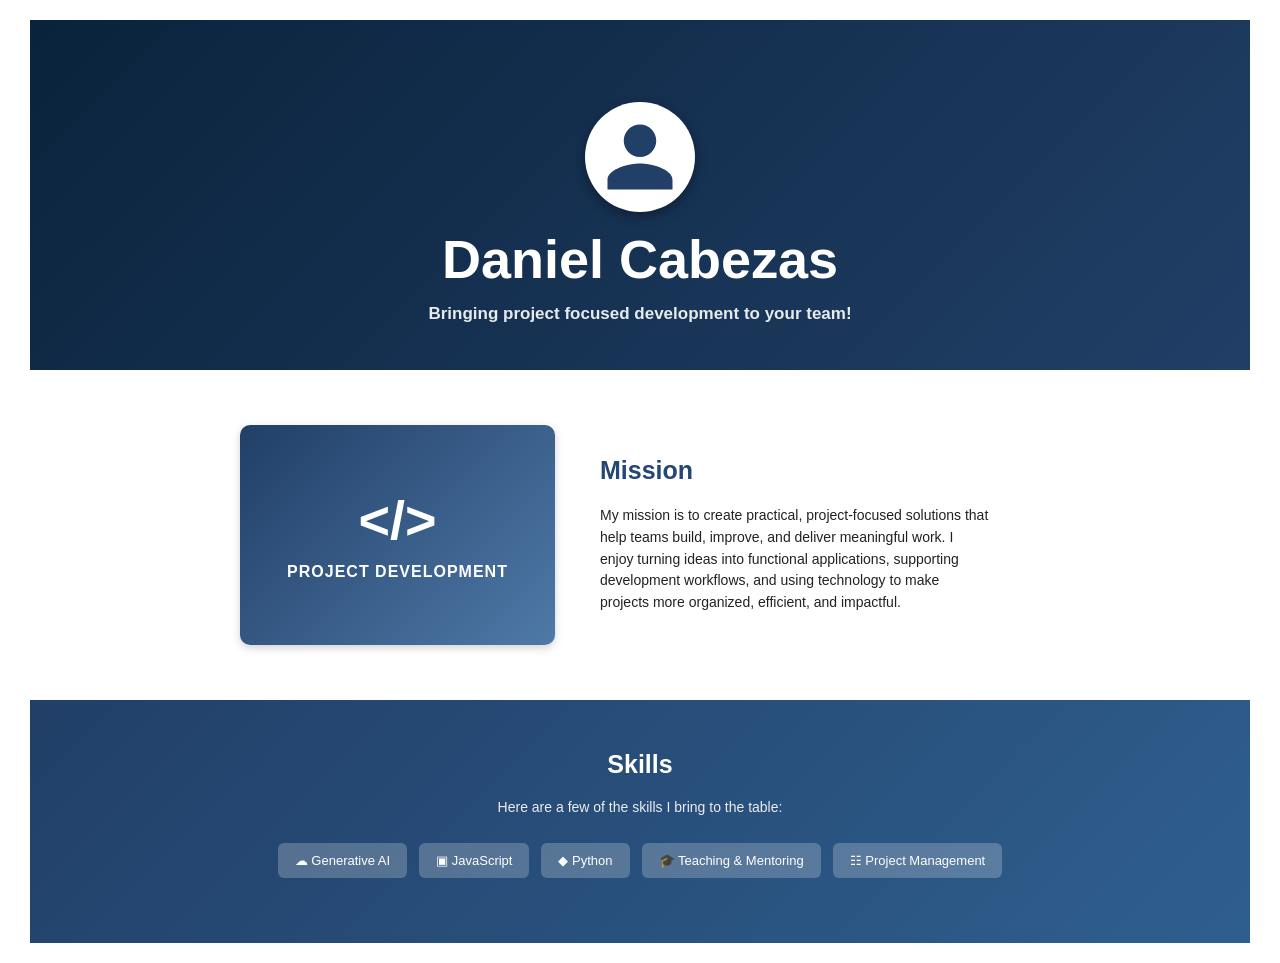
==== index.html @ 5823b5ac "Rename Portfolio.html to index.html" ====
<!DOCTYPE html>
<html lang="en">

<head>
  <meta charset="UTF-8" />
  <meta name="viewport" content="width=device-width, initial-scale=1.0" />
  <title>Daniel Cabezas Profile</title>

  <style>
    * {
      box-sizing: border-box;
      margin: 0;
      padding: 0;
    }

    body {
      font-family: Arial, Helvetica, sans-serif;
      background: white;
      color: #222;
    }

    .page {
      max-width: 1400px;
      margin: 20px auto;
      padding: 0 30px;
    }

    .hero {
      height: 350px;
      background: linear-gradient(135deg, #0a233c, #213f67, #4f79a8);
      background-size: 200% 200%;
      display: flex;
      align-items: center;
      justify-content: center;
      text-align: center;
      color: white;
    }

    .hero-content {
      margin-top: 35px;
    }

    .profile-img {
      width: 110px;
      height: 110px;
      border-radius: 50%;
      border: 4px solid rgba(255, 255, 255, 0.35);
      background: white;
      margin: 0 auto 20px;
      box-shadow: 0 4px 12px rgba(0, 0, 0, 0.35);
      display: flex;
      align-items: center;
      justify-content: center;
      overflow: hidden;
    }

    .profile-img svg {
      width: 78px;
      height: 78px;
      fill: #213f67;
    }

    .hero h1 {
      font-size: 54px;
      line-height: 1;
      margin-bottom: 18px;
      font-weight: 700;
    }

    .hero p {
      font-size: 17px;
      font-weight: bold;
      opacity: 0.9;
    }

    .mission {
      max-width: 800px;
      margin: 55px auto;
      display: flex;
      align-items: center;
      gap: 45px;
    }

    .mission-graphic {
      width: 315px;
      height: 220px;
      border-radius: 10px;
      background: linear-gradient(135deg, #213f67, #4f79a8);
      box-shadow: 0 3px 8px rgba(0, 0, 0, 0.18);
      display: flex;
      align-items: center;
      justify-content: center;
      color: white;
      flex-shrink: 0;
    }

    .mission-graphic-content {
      text-align: center;
    }

    .mission-graphic-icon {
      font-size: 54px;
      font-weight: bold;
      margin-bottom: 12px;
    }

    .mission-graphic-text {
      font-size: 16px;
      font-weight: bold;
      letter-spacing: 1px;
    }

    .mission-text {
      flex: 1;
    }

    .mission-text h2 {
      color: #254675;
      font-size: 25px;
      margin-bottom: 20px;
    }

    .mission-text p {
      font-size: 14px;
      line-height: 1.55;
      max-width: 390px;
    }

    .skills {
      background: linear-gradient(135deg, #213f67, #2f5f8f);
      color: white;
      text-align: center;
      padding: 50px 20px 65px;
    }

    .skills h2 {
      font-size: 25px;
      margin-bottom: 20px;
    }

    .skills p {
      font-size: 14px;
      margin-bottom: 28px;
      opacity: 0.9;
    }

    .skill-list {
      display: flex;
      justify-content: center;
      flex-wrap: wrap;
      gap: 12px;
    }

    .skill {
      background: rgba(255, 255, 255, 0.22);
      color: white;
      border: none;
      border-radius: 6px;
      padding: 10px 17px;
      font-size: 13px;
      cursor: default;
      transition: transform 0.2s ease, background 0.2s ease;
    }

    .skill:hover {
      transform: translateY(-3px);
      background: rgba(255, 255, 255, 0.32);
    }

    @media (max-width: 800px) {
      .hero {
        height: 300px;
      }

      .hero h1 {
        font-size: 38px;
      }

      .mission {
        flex-direction: column;
        text-align: center;
      }

      .mission-text p {
        max-width: 100%;
      }

      .mission-graphic {
        width: 100%;
        max-width: 360px;
      }
    }
  </style>
</head>

<body>
  <main class="page">
    <section class="hero">
      <div class="hero-content">
        <div class="profile-img" aria-label="Profile silhouette">
          <svg viewBox="0 0 24 24" aria-hidden="true">
            <path
              d="M12 12c2.76 0 5-2.24 5-5s-2.24-5-5-5-5 2.24-5 5 2.24 5 5 5zm0 2c-3.33 0-10 1.67-10 5v3h20v-3c0-3.33-6.67-5-10-5z" />
          </svg>
        </div>

        <h1>Daniel Cabezas</h1>
        <p>Bringing project focused development to your team!</p>
      </div>
    </section>

    <section class="mission">
      <div class="mission-graphic">
        <div class="mission-graphic-content">
          <div class="mission-graphic-icon">&lt;/&gt;</div>
          <div class="mission-graphic-text">PROJECT DEVELOPMENT</div>
        </div>
      </div>

      <div class="mission-text">
        <h2>Mission</h2>
        <p>
          My mission is to create practical, project-focused solutions that help teams
          build, improve, and deliver meaningful work. I enjoy turning ideas into
          functional applications, supporting development workflows, and using technology
          to make projects more organized, efficient, and impactful.
        </p>
      </div>
    </section>

    <section class="skills">
      <h2>Skills</h2>
      <p>Here are a few of the skills I bring to the table:</p>

      <div class="skill-list" id="skillList"></div>
    </section>
  </main>

  <script>
    const skills = [
      "☁ Generative AI",
      "▣ JavaScript",
      "◆ Python",
      "🎓 Teaching & Mentoring",
      "☷ Project Management"
    ];

    const skillList = document.getElementById("skillList");

    skills.forEach(skill => {
      const button = document.createElement("button");
      button.className = "skill";
      button.textContent = skill;
      skillList.appendChild(button);
    });
  </script>
</body>

</html>
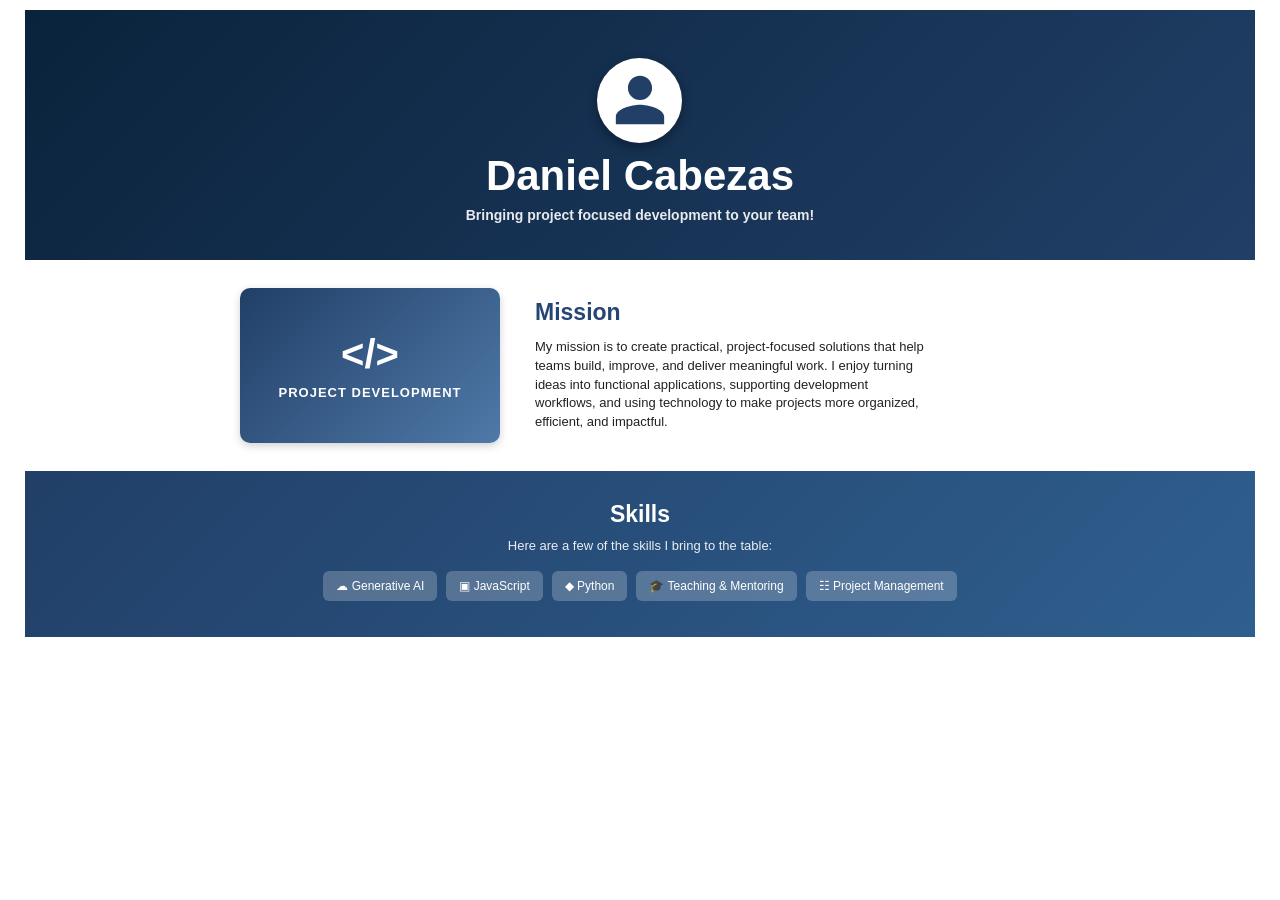
==== commit d0a195cd: "Refactor index.html for layout and style enhancements Updated styles and structure for improved layo" ====
--- a/index.html
+++ b/index.html
@@ -21,12 +21,12 @@
 
     .page {
       max-width: 1400px;
-      margin: 20px auto;
-      padding: 0 30px;
+      margin: 10px auto;
+      padding: 0 25px;
     }
 
     .hero {
-      height: 350px;
+      height: 250px;
       background: linear-gradient(135deg, #0a233c, #213f67, #4f79a8);
       background-size: 200% 200%;
       display: flex;
@@ -37,16 +37,16 @@
     }
 
     .hero-content {
-      margin-top: 35px;
+      margin-top: 10px;
     }
 
     .profile-img {
-      width: 110px;
-      height: 110px;
+      width: 85px;
+      height: 85px;
       border-radius: 50%;
       border: 4px solid rgba(255, 255, 255, 0.35);
       background: white;
-      margin: 0 auto 20px;
+      margin: 0 auto 12px;
       box-shadow: 0 4px 12px rgba(0, 0, 0, 0.35);
       display: flex;
       align-items: center;
@@ -55,35 +55,35 @@
     }
 
     .profile-img svg {
-      width: 78px;
-      height: 78px;
+      width: 58px;
+      height: 58px;
       fill: #213f67;
     }
 
     .hero h1 {
-      font-size: 54px;
+      font-size: 42px;
       line-height: 1;
-      margin-bottom: 18px;
+      margin-bottom: 10px;
       font-weight: 700;
     }
 
     .hero p {
-      font-size: 17px;
+      font-size: 14px;
       font-weight: bold;
       opacity: 0.9;
     }
 
     .mission {
       max-width: 800px;
-      margin: 55px auto;
+      margin: 28px auto;
       display: flex;
       align-items: center;
-      gap: 45px;
+      gap: 35px;
     }
 
     .mission-graphic {
-      width: 315px;
-      height: 220px;
+      width: 260px;
+      height: 155px;
       border-radius: 10px;
       background: linear-gradient(135deg, #213f67, #4f79a8);
       box-shadow: 0 3px 8px rgba(0, 0, 0, 0.18);
@@ -99,13 +99,13 @@
     }
 
     .mission-graphic-icon {
-      font-size: 54px;
+      font-size: 40px;
       font-weight: bold;
-      margin-bottom: 12px;
+      margin-bottom: 8px;
     }
 
     .mission-graphic-text {
-      font-size: 16px;
+      font-size: 13px;
       font-weight: bold;
       letter-spacing: 1px;
     }
@@ -116,13 +116,13 @@
 
     .mission-text h2 {
       color: #254675;
-      font-size: 25px;
-      margin-bottom: 20px;
+      font-size: 23px;
+      margin-bottom: 12px;
     }
 
     .mission-text p {
-      font-size: 14px;
-      line-height: 1.55;
+      font-size: 13px;
+      line-height: 1.45;
       max-width: 390px;
     }
 
@@ -130,17 +130,17 @@
       background: linear-gradient(135deg, #213f67, #2f5f8f);
       color: white;
       text-align: center;
-      padding: 50px 20px 65px;
+      padding: 30px 20px 36px;
     }
 
     .skills h2 {
-      font-size: 25px;
-      margin-bottom: 20px;
+      font-size: 23px;
+      margin-bottom: 10px;
     }
 
     .skills p {
-      font-size: 14px;
-      margin-bottom: 28px;
+      font-size: 13px;
+      margin-bottom: 18px;
       opacity: 0.9;
     }
 
@@ -148,7 +148,7 @@
       display: flex;
       justify-content: center;
       flex-wrap: wrap;
-      gap: 12px;
+      gap: 9px;
     }
 
     .skill {
@@ -156,8 +156,8 @@
       color: white;
       border: none;
       border-radius: 6px;
-      padding: 10px 17px;
-      font-size: 13px;
+      padding: 8px 13px;
+      font-size: 12px;
       cursor: default;
       transition: transform 0.2s ease, background 0.2s ease;
     }
@@ -169,11 +169,11 @@
 
     @media (max-width: 800px) {
       .hero {
-        height: 300px;
+        height: 260px;
       }
 
       .hero h1 {
-        font-size: 38px;
+        font-size: 36px;
       }
 
       .mission {
@@ -188,6 +188,50 @@
       .mission-graphic {
         width: 100%;
         max-width: 360px;
+      }
+    }
+
+    @page {
+      size: letter;
+      margin: 0.3in;
+    }
+
+    @media print {
+      * {
+        -webkit-print-color-adjust: exact;
+        print-color-adjust: exact;
+      }
+
+      .page {
+        margin: 0;
+        padding: 0;
+        max-width: none;
+      }
+
+      .hero {
+        height: 230px;
+        background: linear-gradient(135deg, #0a233c, #213f67, #4f79a8) !important;
+        color: white !important;
+      }
+
+      .mission {
+        margin: 22px auto;
+      }
+
+      .skills {
+        padding: 26px 20px 30px;
+        background: linear-gradient(135deg, #213f67, #2f5f8f) !important;
+        color: white !important;
+      }
+
+      .mission-graphic {
+        background: linear-gradient(135deg, #213f67, #4f79a8) !important;
+        color: white !important;
+      }
+
+      .skill {
+        background: rgba(255, 255, 255, 0.22) !important;
+        color: white !important;
       }
     }
   </style>
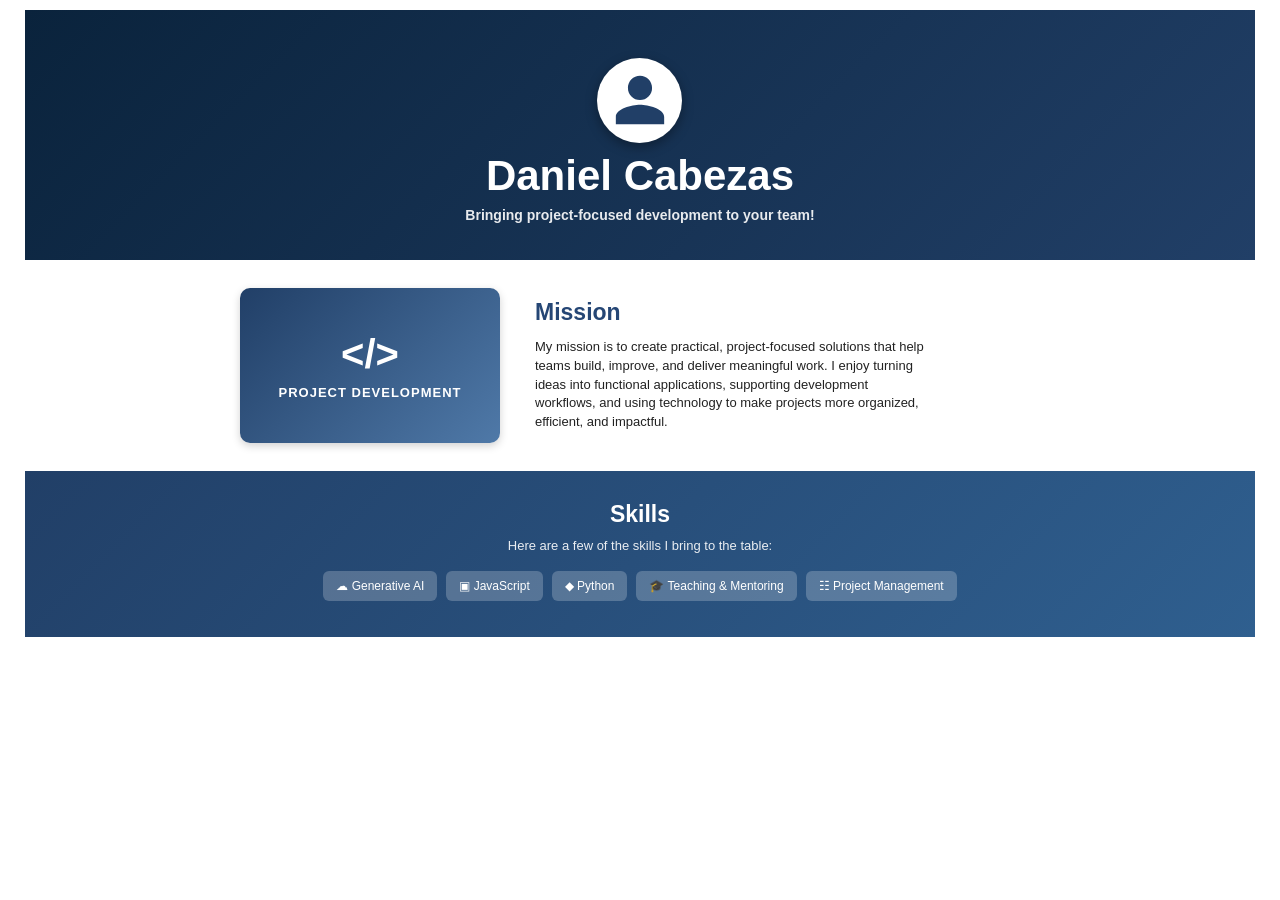
==== commit 6177f8e1: "Breaking index out into it's separate files" ====
--- a/index.html
+++ b/index.html
@@ -4,300 +4,79 @@
 <head>
   <meta charset="UTF-8" />
   <meta name="viewport" content="width=device-width, initial-scale=1.0" />
-  <title>Daniel Cabezas Profile</title>
 
-  <style>
-    * {
-      box-sizing: border-box;
-      margin: 0;
-      padding: 0;
-    }
+  <meta
+    name="description"
+    content="Daniel Cabezas portfolio showcasing project-focused development, technical skills, and professional experience."
+  />
 
-    body {
-      font-family: Arial, Helvetica, sans-serif;
-      background: white;
-      color: #222;
-    }
+  <title>Daniel Cabezas Portfolio</title>
 
-    .page {
-      max-width: 1400px;
-      margin: 10px auto;
-      padding: 0 25px;
-    }
-
-    .hero {
-      height: 250px;
-      background: linear-gradient(135deg, #0a233c, #213f67, #4f79a8);
-      background-size: 200% 200%;
-      display: flex;
-      align-items: center;
-      justify-content: center;
-      text-align: center;
-      color: white;
-    }
-
-    .hero-content {
-      margin-top: 10px;
-    }
-
-    .profile-img {
-      width: 85px;
-      height: 85px;
-      border-radius: 50%;
-      border: 4px solid rgba(255, 255, 255, 0.35);
-      background: white;
-      margin: 0 auto 12px;
-      box-shadow: 0 4px 12px rgba(0, 0, 0, 0.35);
-      display: flex;
-      align-items: center;
-      justify-content: center;
-      overflow: hidden;
-    }
-
-    .profile-img svg {
-      width: 58px;
-      height: 58px;
-      fill: #213f67;
-    }
-
-    .hero h1 {
-      font-size: 42px;
-      line-height: 1;
-      margin-bottom: 10px;
-      font-weight: 700;
-    }
-
-    .hero p {
-      font-size: 14px;
-      font-weight: bold;
-      opacity: 0.9;
-    }
-
-    .mission {
-      max-width: 800px;
-      margin: 28px auto;
-      display: flex;
-      align-items: center;
-      gap: 35px;
-    }
-
-    .mission-graphic {
-      width: 260px;
-      height: 155px;
-      border-radius: 10px;
-      background: linear-gradient(135deg, #213f67, #4f79a8);
-      box-shadow: 0 3px 8px rgba(0, 0, 0, 0.18);
-      display: flex;
-      align-items: center;
-      justify-content: center;
-      color: white;
-      flex-shrink: 0;
-    }
-
-    .mission-graphic-content {
-      text-align: center;
-    }
-
-    .mission-graphic-icon {
-      font-size: 40px;
-      font-weight: bold;
-      margin-bottom: 8px;
-    }
-
-    .mission-graphic-text {
-      font-size: 13px;
-      font-weight: bold;
-      letter-spacing: 1px;
-    }
-
-    .mission-text {
-      flex: 1;
-    }
-
-    .mission-text h2 {
-      color: #254675;
-      font-size: 23px;
-      margin-bottom: 12px;
-    }
-
-    .mission-text p {
-      font-size: 13px;
-      line-height: 1.45;
-      max-width: 390px;
-    }
-
-    .skills {
-      background: linear-gradient(135deg, #213f67, #2f5f8f);
-      color: white;
-      text-align: center;
-      padding: 30px 20px 36px;
-    }
-
-    .skills h2 {
-      font-size: 23px;
-      margin-bottom: 10px;
-    }
-
-    .skills p {
-      font-size: 13px;
-      margin-bottom: 18px;
-      opacity: 0.9;
-    }
-
-    .skill-list {
-      display: flex;
-      justify-content: center;
-      flex-wrap: wrap;
-      gap: 9px;
-    }
-
-    .skill {
-      background: rgba(255, 255, 255, 0.22);
-      color: white;
-      border: none;
-      border-radius: 6px;
-      padding: 8px 13px;
-      font-size: 12px;
-      cursor: default;
-      transition: transform 0.2s ease, background 0.2s ease;
-    }
-
-    .skill:hover {
-      transform: translateY(-3px);
-      background: rgba(255, 255, 255, 0.32);
-    }
-
-    @media (max-width: 800px) {
-      .hero {
-        height: 260px;
-      }
-
-      .hero h1 {
-        font-size: 36px;
-      }
-
-      .mission {
-        flex-direction: column;
-        text-align: center;
-      }
-
-      .mission-text p {
-        max-width: 100%;
-      }
-
-      .mission-graphic {
-        width: 100%;
-        max-width: 360px;
-      }
-    }
-
-    @page {
-      size: letter;
-      margin: 0.3in;
-    }
-
-    @media print {
-      * {
-        -webkit-print-color-adjust: exact;
-        print-color-adjust: exact;
-      }
-
-      .page {
-        margin: 0;
-        padding: 0;
-        max-width: none;
-      }
-
-      .hero {
-        height: 230px;
-        background: linear-gradient(135deg, #0a233c, #213f67, #4f79a8) !important;
-        color: white !important;
-      }
-
-      .mission {
-        margin: 22px auto;
-      }
-
-      .skills {
-        padding: 26px 20px 30px;
-        background: linear-gradient(135deg, #213f67, #2f5f8f) !important;
-        color: white !important;
-      }
-
-      .mission-graphic {
-        background: linear-gradient(135deg, #213f67, #4f79a8) !important;
-        color: white !important;
-      }
-
-      .skill {
-        background: rgba(255, 255, 255, 0.22) !important;
-        color: white !important;
-      }
-    }
-  </style>
+  <link rel="stylesheet" href="CSS/styles.css" />
 </head>
 
 <body>
   <main class="page">
+
+    <!-- Hero Section -->
     <section class="hero">
       <div class="hero-content">
+
         <div class="profile-img" aria-label="Profile silhouette">
           <svg viewBox="0 0 24 24" aria-hidden="true">
             <path
-              d="M12 12c2.76 0 5-2.24 5-5s-2.24-5-5-5-5 2.24-5 5 2.24 5 5 5zm0 2c-3.33 0-10 1.67-10 5v3h20v-3c0-3.33-6.67-5-10-5z" />
+              d="M12 12c2.76 0 5-2.24 5-5s-2.24-5-5-5-5 2.24-5 5
+              2.24 5 5 5zm0 2c-3.33 0-10 1.67-10 5v3h20v-3
+              c0-3.33-6.67-5-10-5z"
+            />
           </svg>
         </div>
 
         <h1>Daniel Cabezas</h1>
-        <p>Bringing project focused development to your team!</p>
+
+        <p>Bringing project-focused development to your team!</p>
       </div>
     </section>
 
+    <!-- Mission Section -->
     <section class="mission">
+
       <div class="mission-graphic">
         <div class="mission-graphic-content">
           <div class="mission-graphic-icon">&lt;/&gt;</div>
-          <div class="mission-graphic-text">PROJECT DEVELOPMENT</div>
+
+          <div class="mission-graphic-text">
+            PROJECT DEVELOPMENT
+          </div>
         </div>
       </div>
 
       <div class="mission-text">
         <h2>Mission</h2>
+
         <p>
-          My mission is to create practical, project-focused solutions that help teams
-          build, improve, and deliver meaningful work. I enjoy turning ideas into
-          functional applications, supporting development workflows, and using technology
-          to make projects more organized, efficient, and impactful.
+          My mission is to create practical, project-focused solutions that help
+          teams build, improve, and deliver meaningful work. I enjoy turning
+          ideas into functional applications, supporting development workflows,
+          and using technology to make projects more organized, efficient, and
+          impactful.
         </p>
       </div>
+
     </section>
 
+    <!-- Skills Section -->
     <section class="skills">
       <h2>Skills</h2>
+
       <p>Here are a few of the skills I bring to the table:</p>
 
       <div class="skill-list" id="skillList"></div>
     </section>
+
   </main>
 
-  <script>
-    const skills = [
-      "☁ Generative AI",
-      "▣ JavaScript",
-      "◆ Python",
-      "🎓 Teaching & Mentoring",
-      "☷ Project Management"
-    ];
-
-    const skillList = document.getElementById("skillList");
-
-    skills.forEach(skill => {
-      const button = document.createElement("button");
-      button.className = "skill";
-      button.textContent = skill;
-      skillList.appendChild(button);
-    });
-  </script>
+  <script src="JS/script.js"></script>
 </body>
 
-</html>
+</html>
--- a/CSS/styles.css
+++ b/CSS/styles.css
@@ -0,0 +1,334 @@
+/* =====================================================
+   Global Styles
+===================================================== */
+
+* {
+  box-sizing: border-box;
+  margin: 0;
+  padding: 0;
+}
+
+html {
+  scroll-behavior: smooth;
+}
+
+body {
+  font-family: Arial, Helvetica, sans-serif;
+  background-color: white;
+  color: #222;
+}
+
+button {
+  font-family: inherit;
+}
+
+
+/* =====================================================
+   Page Container
+===================================================== */
+
+.page {
+  width: 100%;
+  max-width: 1400px;
+  margin: 10px auto;
+  padding: 0 25px;
+}
+
+
+/* =====================================================
+   Hero Section
+===================================================== */
+
+.hero {
+  min-height: 250px;
+  background: linear-gradient(
+    135deg,
+    #0a233c,
+    #213f67,
+    #4f79a8
+  );
+  background-size: 200% 200%;
+  display: flex;
+  align-items: center;
+  justify-content: center;
+  text-align: center;
+  color: white;
+}
+
+.hero-content {
+  margin-top: 10px;
+}
+
+.profile-img {
+  width: 85px;
+  height: 85px;
+  margin: 0 auto 12px;
+  border: 4px solid rgba(255, 255, 255, 0.35);
+  border-radius: 50%;
+  background-color: white;
+  box-shadow: 0 4px 12px rgba(0, 0, 0, 0.35);
+  display: flex;
+  align-items: center;
+  justify-content: center;
+  overflow: hidden;
+}
+
+.profile-img svg {
+  width: 58px;
+  height: 58px;
+  fill: #213f67;
+}
+
+.hero h1 {
+  margin-bottom: 10px;
+  font-size: 42px;
+  font-weight: 700;
+  line-height: 1;
+}
+
+.hero p {
+  font-size: 14px;
+  font-weight: bold;
+  opacity: 0.9;
+}
+
+
+/* =====================================================
+   Mission Section
+===================================================== */
+
+.mission {
+  width: 100%;
+  max-width: 800px;
+  margin: 28px auto;
+  display: flex;
+  align-items: center;
+  gap: 35px;
+}
+
+.mission-graphic {
+  width: 260px;
+  height: 155px;
+  border-radius: 10px;
+  background: linear-gradient(
+    135deg,
+    #213f67,
+    #4f79a8
+  );
+  box-shadow: 0 3px 8px rgba(0, 0, 0, 0.18);
+  color: white;
+  display: flex;
+  align-items: center;
+  justify-content: center;
+  flex-shrink: 0;
+}
+
+.mission-graphic-content {
+  text-align: center;
+}
+
+.mission-graphic-icon {
+  margin-bottom: 8px;
+  font-size: 40px;
+  font-weight: bold;
+}
+
+.mission-graphic-text {
+  font-size: 13px;
+  font-weight: bold;
+  letter-spacing: 1px;
+}
+
+.mission-text {
+  flex: 1;
+}
+
+.mission-text h2 {
+  margin-bottom: 12px;
+  color: #254675;
+  font-size: 23px;
+}
+
+.mission-text p {
+  max-width: 390px;
+  font-size: 13px;
+  line-height: 1.45;
+}
+
+
+/* =====================================================
+   Skills Section
+===================================================== */
+
+.skills {
+  padding: 30px 20px 36px;
+  background: linear-gradient(
+    135deg,
+    #213f67,
+    #2f5f8f
+  );
+  color: white;
+  text-align: center;
+}
+
+.skills h2 {
+  margin-bottom: 10px;
+  font-size: 23px;
+}
+
+.skills p {
+  margin-bottom: 18px;
+  font-size: 13px;
+  opacity: 0.9;
+}
+
+.skill-list {
+  display: flex;
+  justify-content: center;
+  flex-wrap: wrap;
+  gap: 9px;
+}
+
+.skill {
+  padding: 8px 13px;
+  border: none;
+  border-radius: 6px;
+  background-color: rgba(255, 255, 255, 0.22);
+  color: white;
+  font-size: 12px;
+  cursor: default;
+  transition:
+    transform 0.2s ease,
+    background-color 0.2s ease;
+}
+
+.skill:hover {
+  transform: translateY(-3px);
+  background-color: rgba(255, 255, 255, 0.32);
+}
+
+
+/* =====================================================
+   Responsive Design
+===================================================== */
+
+@media (max-width: 800px) {
+  .page {
+    margin: 0 auto;
+    padding: 0;
+  }
+
+  .hero {
+    min-height: 260px;
+    padding: 30px 20px;
+  }
+
+  .hero h1 {
+    font-size: 36px;
+  }
+
+  .mission {
+    padding: 0 20px;
+    flex-direction: column;
+    text-align: center;
+  }
+
+  .mission-text p {
+    max-width: 100%;
+  }
+
+  .mission-graphic {
+    width: 100%;
+    max-width: 360px;
+  }
+}
+
+@media (max-width: 480px) {
+  .hero h1 {
+    font-size: 31px;
+  }
+
+  .hero p {
+    font-size: 13px;
+  }
+
+  .profile-img {
+    width: 78px;
+    height: 78px;
+  }
+
+  .profile-img svg {
+    width: 52px;
+    height: 52px;
+  }
+
+  .mission {
+    gap: 24px;
+  }
+
+  .skills {
+    padding: 28px 15px 32px;
+  }
+}
+
+
+/* =====================================================
+   Print Styles
+===================================================== */
+
+@page {
+  size: letter;
+  margin: 0.3in;
+}
+
+@media print {
+  * {
+    -webkit-print-color-adjust: exact;
+    print-color-adjust: exact;
+  }
+
+  .page {
+    max-width: none;
+    margin: 0;
+    padding: 0;
+  }
+
+  .hero {
+    min-height: 230px;
+    background: linear-gradient(
+      135deg,
+      #0a233c,
+      #213f67,
+      #4f79a8
+    ) !important;
+    color: white !important;
+  }
+
+  .mission {
+    margin: 22px auto;
+  }
+
+  .skills {
+    padding: 26px 20px 30px;
+    background: linear-gradient(
+      135deg,
+      #213f67,
+      #2f5f8f
+    ) !important;
+    color: white !important;
+  }
+
+  .mission-graphic {
+    background: linear-gradient(
+      135deg,
+      #213f67,
+      #4f79a8
+    ) !important;
+    color: white !important;
+  }
+
+  .skill {
+    background-color: rgba(255, 255, 255, 0.22) !important;
+    color: white !important;
+  }
+}
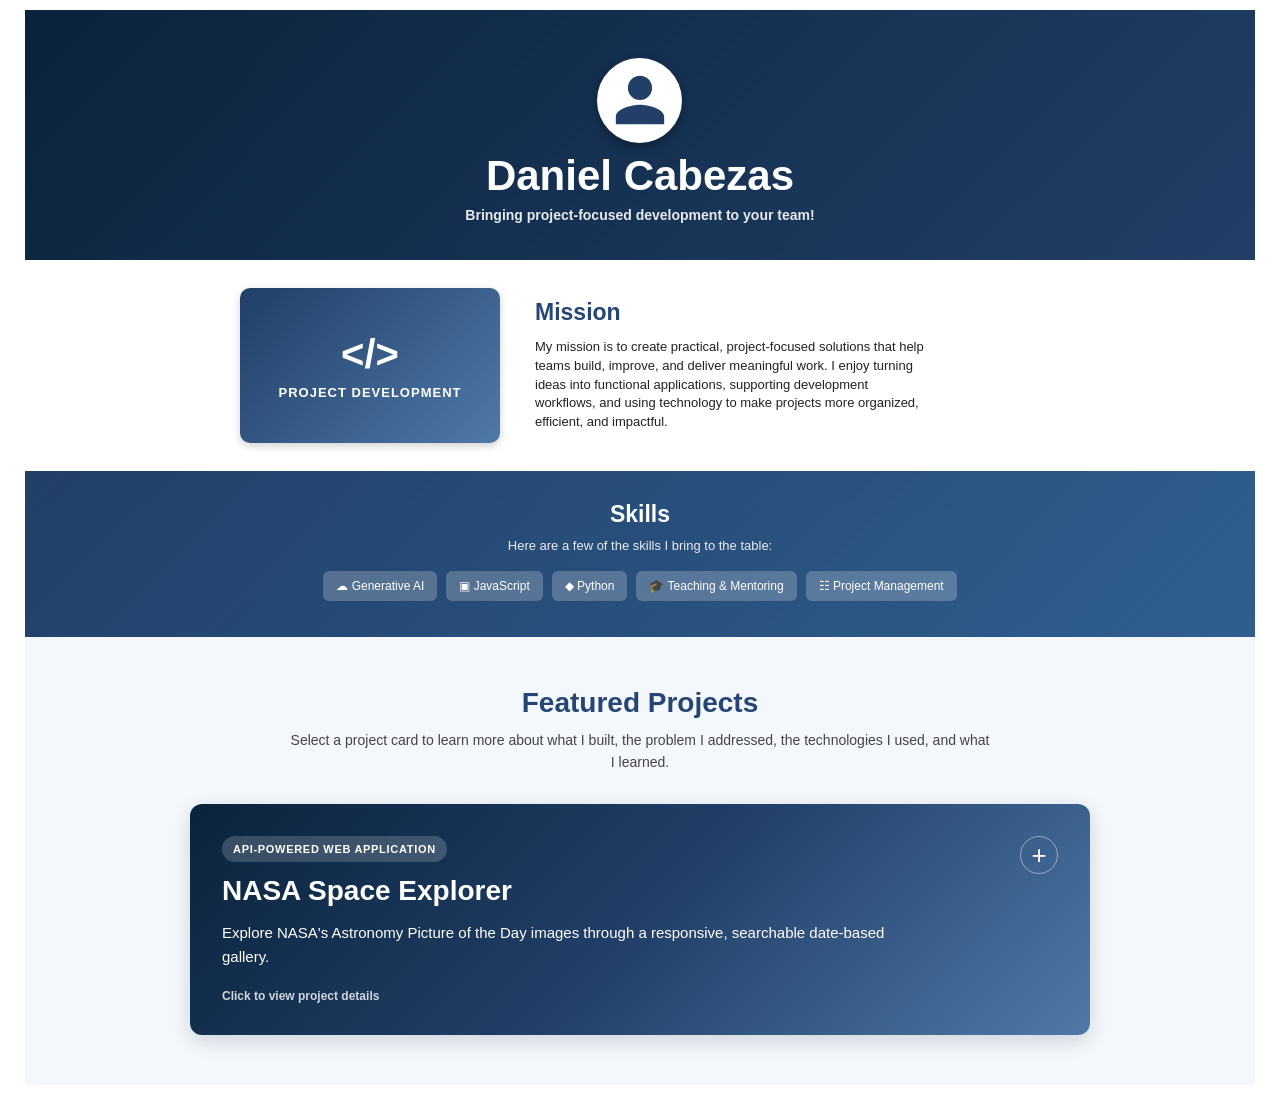
==== commit 677222a4: "Added NASA Project" ====
--- a/index.html
+++ b/index.html
@@ -7,7 +7,7 @@
 
   <meta
     name="description"
-    content="Daniel Cabezas portfolio showcasing project-focused development, technical skills, and professional experience."
+    content="Daniel Cabezas portfolio showcasing project-focused development, technical skills, and software projects."
   />
 
   <title>Daniel Cabezas Portfolio</title>
@@ -18,10 +18,12 @@
 <body>
   <main class="page">
 
-    <!-- Hero Section -->
+    <!-- =====================================================
+         Hero Section
+    ====================================================== -->
+
     <section class="hero">
       <div class="hero-content">
-
         <div class="profile-img" aria-label="Profile silhouette">
           <svg viewBox="0 0 24 24" aria-hidden="true">
             <path
@@ -38,9 +40,12 @@
       </div>
     </section>
 
-    <!-- Mission Section -->
+
+    <!-- =====================================================
+         Mission Section
+    ====================================================== -->
+
     <section class="mission">
-
       <div class="mission-graphic">
         <div class="mission-graphic-content">
           <div class="mission-graphic-icon">&lt;/&gt;</div>
@@ -55,17 +60,20 @@
         <h2>Mission</h2>
 
         <p>
-          My mission is to create practical, project-focused solutions that help
-          teams build, improve, and deliver meaningful work. I enjoy turning
-          ideas into functional applications, supporting development workflows,
-          and using technology to make projects more organized, efficient, and
-          impactful.
+          My mission is to create practical, project-focused solutions that
+          help teams build, improve, and deliver meaningful work. I enjoy
+          turning ideas into functional applications, supporting development
+          workflows, and using technology to make projects more organized,
+          efficient, and impactful.
         </p>
       </div>
-
-    </section>
-
-    <!-- Skills Section -->
+    </section>
+
+
+    <!-- =====================================================
+         Skills Section
+    ====================================================== -->
+
     <section class="skills">
       <h2>Skills</h2>
 
@@ -74,6 +82,178 @@
       <div class="skill-list" id="skillList"></div>
     </section>
 
+
+    <!-- =====================================================
+         Featured Projects Section
+    ====================================================== -->
+
+    <section class="projects">
+      <h2>Featured Projects</h2>
+
+      <p class="projects-intro">
+        Select a project card to learn more about what I built, the problem I
+        addressed, the technologies I used, and what I learned.
+      </p>
+
+      <div class="project-list-container">
+
+        <!-- NASA Space Explorer Project Card -->
+        <article
+          class="portfolio-project-card"
+          id="nasaProjectCard"
+          tabindex="0"
+          role="button"
+          aria-expanded="false"
+          aria-controls="nasaProjectDetails"
+        >
+          <!-- Information visible before expanding -->
+          <div class="project-summary">
+            <div class="project-heading">
+              <div>
+                <span class="project-type">
+                  API-POWERED WEB APPLICATION
+                </span>
+
+                <h3>NASA Space Explorer</h3>
+              </div>
+
+              <span class="expand-icon" aria-hidden="true">+</span>
+            </div>
+
+            <p class="project-hook">
+              Explore NASA's Astronomy Picture of the Day images through a
+              responsive, searchable date-based gallery.
+            </p>
+
+            <p class="expand-instruction">
+              Click to view project details
+            </p>
+          </div>
+
+
+          <!-- Information revealed after expanding -->
+          <div
+            class="project-details"
+            id="nasaProjectDetails"
+            aria-hidden="true"
+          >
+            <div class="project-detail-section">
+              <h4>Project Name</h4>
+
+              <p>NASA Space Explorer</p>
+            </div>
+
+            <div class="project-detail-section">
+              <h4>One-Line Hook</h4>
+
+              <p>
+                Explore NASA's Astronomy Picture of the Day images through a
+                responsive, searchable date-based gallery.
+              </p>
+            </div>
+
+            <div class="project-detail-section">
+              <h4>The Problem</h4>
+
+              <p>
+                NASA provides years of astronomy images and educational
+                information, but users need a simple way to explore content
+                from specific dates. This project gives students, space
+                enthusiasts, and curious users an accessible way to search
+                NASA's Astronomy Picture of the Day collection.
+              </p>
+            </div>
+
+            <div class="project-detail-section">
+              <h4>What I Built</h4>
+
+              <p>
+                I built a responsive web application that connects to NASA's
+                Astronomy Picture of the Day API. Users can select a date
+                range, retrieve NASA images and information, and explore the
+                results through a dynamically generated gallery.
+              </p>
+            </div>
+
+            <div class="project-detail-section">
+              <h4>Tech Stack</h4>
+
+              <div class="project-technologies">
+                <span>HTML5</span>
+                <span>CSS3</span>
+                <span>JavaScript</span>
+                <span>NASA APOD API</span>
+                <span>Fetch API</span>
+                <span>JSON</span>
+              </div>
+            </div>
+
+            <div class="project-detail-section">
+              <h4>Key Features</h4>
+
+              <ol class="feature-list">
+                <li>
+                  Retrieves NASA images, titles, dates, and descriptions from
+                  a selected date range.
+                </li>
+
+                <li>
+                  Prevents future-date searches and automatically corrects
+                  invalid date selections.
+                </li>
+
+                <li>
+                  Displays results in a responsive gallery with loading and
+                  error feedback.
+                </li>
+              </ol>
+            </div>
+
+            <div class="project-detail-section">
+              <h4>What I Learned</h4>
+
+              <p>
+                <strong>Technical skill:</strong> I improved my ability to
+                retrieve API data asynchronously, process JSON responses, and
+                dynamically update a webpage.
+              </p>
+
+              <p>
+                <strong>Non-technical skill:</strong> I learned to anticipate
+                common user mistakes and design clearer feedback that makes an
+                application easier to understand.
+              </p>
+            </div>
+
+            <div class="project-detail-section">
+              <h4>Live Link / Repo</h4>
+
+              <div class="project-actions">
+                <a
+                  class="project-button"
+                  href="https://dannyheads.github.io/07-nasa-space-explorer/"
+                  target="_blank"
+                  rel="noopener noreferrer"
+                >
+                  View Live Project
+                </a>
+
+                <a
+                  class="project-button secondary"
+                  href="https://github.com/DannyHeads/07-nasa-space-explorer"
+                  target="_blank"
+                  rel="noopener noreferrer"
+                >
+                  View Repository
+                </a>
+              </div>
+            </div>
+          </div>
+        </article>
+
+      </div>
+    </section>
+
   </main>
 
   <script src="JS/script.js"></script>
--- a/CSS/styles.css
+++ b/CSS/styles.css
@@ -18,7 +18,8 @@
   color: #222;
 }
 
-button {
+button,
+a {
   font-family: inherit;
 }
 
@@ -51,8 +52,8 @@
   display: flex;
   align-items: center;
   justify-content: center;
+  color: white;
   text-align: center;
-  color: white;
 }
 
 .hero-content {
@@ -209,6 +210,261 @@
 
 
 /* =====================================================
+   Featured Projects Section
+===================================================== */
+
+.projects {
+  padding: 50px 30px;
+  background-color: #f4f7fb;
+  text-align: center;
+}
+
+.projects h2 {
+  margin-bottom: 10px;
+  color: #254675;
+  font-size: 28px;
+}
+
+.projects-intro {
+  max-width: 700px;
+  margin: 0 auto 30px;
+  color: #444;
+  font-size: 14px;
+  line-height: 1.6;
+}
+
+.project-list-container {
+  width: 100%;
+  max-width: 900px;
+  margin: 0 auto;
+}
+
+
+/* =====================================================
+   Expandable Project Card
+===================================================== */
+
+.portfolio-project-card {
+  border-radius: 12px;
+  background-color: white;
+  box-shadow: 0 6px 20px rgba(10, 35, 60, 0.16);
+  text-align: left;
+  overflow: hidden;
+  cursor: pointer;
+  transition:
+    transform 0.25s ease,
+    box-shadow 0.25s ease;
+}
+
+.portfolio-project-card:hover {
+  transform: translateY(-4px);
+  box-shadow: 0 10px 26px rgba(10, 35, 60, 0.22);
+}
+
+.portfolio-project-card:focus-visible {
+  outline: 4px solid rgba(79, 121, 168, 0.5);
+  outline-offset: 4px;
+}
+
+.project-summary {
+  padding: 32px;
+  background: linear-gradient(
+    135deg,
+    #0a233c,
+    #213f67,
+    #4f79a8
+  );
+  color: white;
+}
+
+.project-heading {
+  display: flex;
+  align-items: flex-start;
+  justify-content: space-between;
+  gap: 20px;
+}
+
+.project-type {
+  display: inline-block;
+  margin-bottom: 13px;
+  padding: 7px 11px;
+  border-radius: 20px;
+  background-color: rgba(255, 255, 255, 0.18);
+  font-size: 11px;
+  font-weight: bold;
+  letter-spacing: 0.7px;
+}
+
+.portfolio-project-card h3 {
+  margin-bottom: 14px;
+  font-size: 28px;
+}
+
+.project-hook {
+  max-width: 700px;
+  font-size: 15px;
+  line-height: 1.6;
+}
+
+.expand-instruction {
+  margin-top: 20px;
+  font-size: 12px;
+  font-weight: bold;
+  opacity: 0.8;
+}
+
+.expand-icon {
+  width: 38px;
+  height: 38px;
+  border: 1px solid rgba(255, 255, 255, 0.45);
+  border-radius: 50%;
+  display: flex;
+  align-items: center;
+  justify-content: center;
+  flex-shrink: 0;
+  font-size: 26px;
+  line-height: 1;
+  transition:
+    transform 0.3s ease,
+    background-color 0.2s ease;
+}
+
+.portfolio-project-card:hover .expand-icon {
+  background-color: rgba(255, 255, 255, 0.14);
+}
+
+.portfolio-project-card.expanded .expand-icon {
+  transform: rotate(45deg);
+}
+
+
+/* =====================================================
+   Expanded Project Details
+===================================================== */
+
+.project-details {
+  max-height: 0;
+  padding: 0 32px;
+  opacity: 0;
+  overflow: hidden;
+  visibility: hidden;
+  transition:
+    max-height 0.6s ease,
+    padding 0.4s ease,
+    opacity 0.35s ease,
+    visibility 0.35s ease;
+}
+
+.portfolio-project-card.expanded .project-details {
+  max-height: 2500px;
+  padding: 32px;
+  opacity: 1;
+  visibility: visible;
+}
+
+.project-detail-section {
+  padding-bottom: 24px;
+  margin-bottom: 24px;
+  border-bottom: 1px solid #dce4ed;
+}
+
+.project-detail-section:last-child {
+  padding-bottom: 0;
+  margin-bottom: 0;
+  border-bottom: none;
+}
+
+.project-detail-section h4 {
+  margin-bottom: 9px;
+  color: #254675;
+  font-size: 18px;
+}
+
+.project-detail-section p {
+  margin-bottom: 10px;
+  color: #333;
+  font-size: 14px;
+  line-height: 1.65;
+}
+
+.project-detail-section p:last-child {
+  margin-bottom: 0;
+}
+
+
+/* =====================================================
+   Technologies and Features
+===================================================== */
+
+.project-technologies {
+  display: flex;
+  flex-wrap: wrap;
+  gap: 8px;
+}
+
+.project-technologies span {
+  padding: 8px 12px;
+  border-radius: 6px;
+  background-color: #e6eef7;
+  color: #254675;
+  font-size: 12px;
+  font-weight: bold;
+}
+
+.feature-list {
+  padding-left: 24px;
+}
+
+.feature-list li {
+  margin-bottom: 10px;
+  padding-left: 4px;
+  font-size: 14px;
+  line-height: 1.6;
+}
+
+
+/* =====================================================
+   Project Links
+===================================================== */
+
+.project-actions {
+  display: flex;
+  flex-wrap: wrap;
+  gap: 12px;
+}
+
+.project-button {
+  display: inline-block;
+  padding: 11px 18px;
+  border-radius: 6px;
+  background-color: #254675;
+  color: white;
+  text-decoration: none;
+  text-align: center;
+  font-size: 13px;
+  font-weight: bold;
+  transition:
+    transform 0.2s ease,
+    background-color 0.2s ease;
+}
+
+.project-button:hover {
+  transform: translateY(-2px);
+  background-color: #3b6594;
+}
+
+.project-button.secondary {
+  border: 2px solid #254675;
+  background-color: transparent;
+  color: #254675;
+}
+
+.project-button.secondary:hover {
+  background-color: #e6eef7;
+}
+
+
+/* =====================================================
    Responsive Design
 ===================================================== */
 
@@ -241,6 +497,18 @@
     width: 100%;
     max-width: 360px;
   }
+
+  .projects {
+    padding: 45px 20px;
+  }
+
+  .project-summary {
+    padding: 26px;
+  }
+
+  .portfolio-project-card.expanded .project-details {
+    padding: 26px;
+  }
 }
 
 @media (max-width: 480px) {
@@ -268,6 +536,36 @@
 
   .skills {
     padding: 28px 15px 32px;
+  }
+
+  .projects {
+    padding: 40px 15px;
+  }
+
+  .project-summary {
+    padding: 22px;
+  }
+
+  .portfolio-project-card.expanded .project-details {
+    padding: 22px;
+  }
+
+  .portfolio-project-card h3 {
+    font-size: 24px;
+  }
+
+  .expand-icon {
+    width: 34px;
+    height: 34px;
+    font-size: 23px;
+  }
+
+  .project-actions {
+    flex-direction: column;
+  }
+
+  .project-button {
+    width: 100%;
   }
 }
 
@@ -295,12 +593,6 @@
 
   .hero {
     min-height: 230px;
-    background: linear-gradient(
-      135deg,
-      #0a233c,
-      #213f67,
-      #4f79a8
-    ) !important;
     color: white !important;
   }
 
@@ -310,25 +602,23 @@
 
   .skills {
     padding: 26px 20px 30px;
-    background: linear-gradient(
-      135deg,
-      #213f67,
-      #2f5f8f
-    ) !important;
     color: white !important;
   }
 
-  .mission-graphic {
-    background: linear-gradient(
-      135deg,
-      #213f67,
-      #4f79a8
-    ) !important;
-    color: white !important;
-  }
-
-  .skill {
-    background-color: rgba(255, 255, 255, 0.22) !important;
-    color: white !important;
+  .portfolio-project-card {
+    break-inside: avoid;
+    cursor: default;
+  }
+
+  .project-details {
+    max-height: none;
+    padding: 32px;
+    opacity: 1;
+    visibility: visible;
+  }
+
+  .expand-icon,
+  .expand-instruction {
+    display: none;
   }
 }
